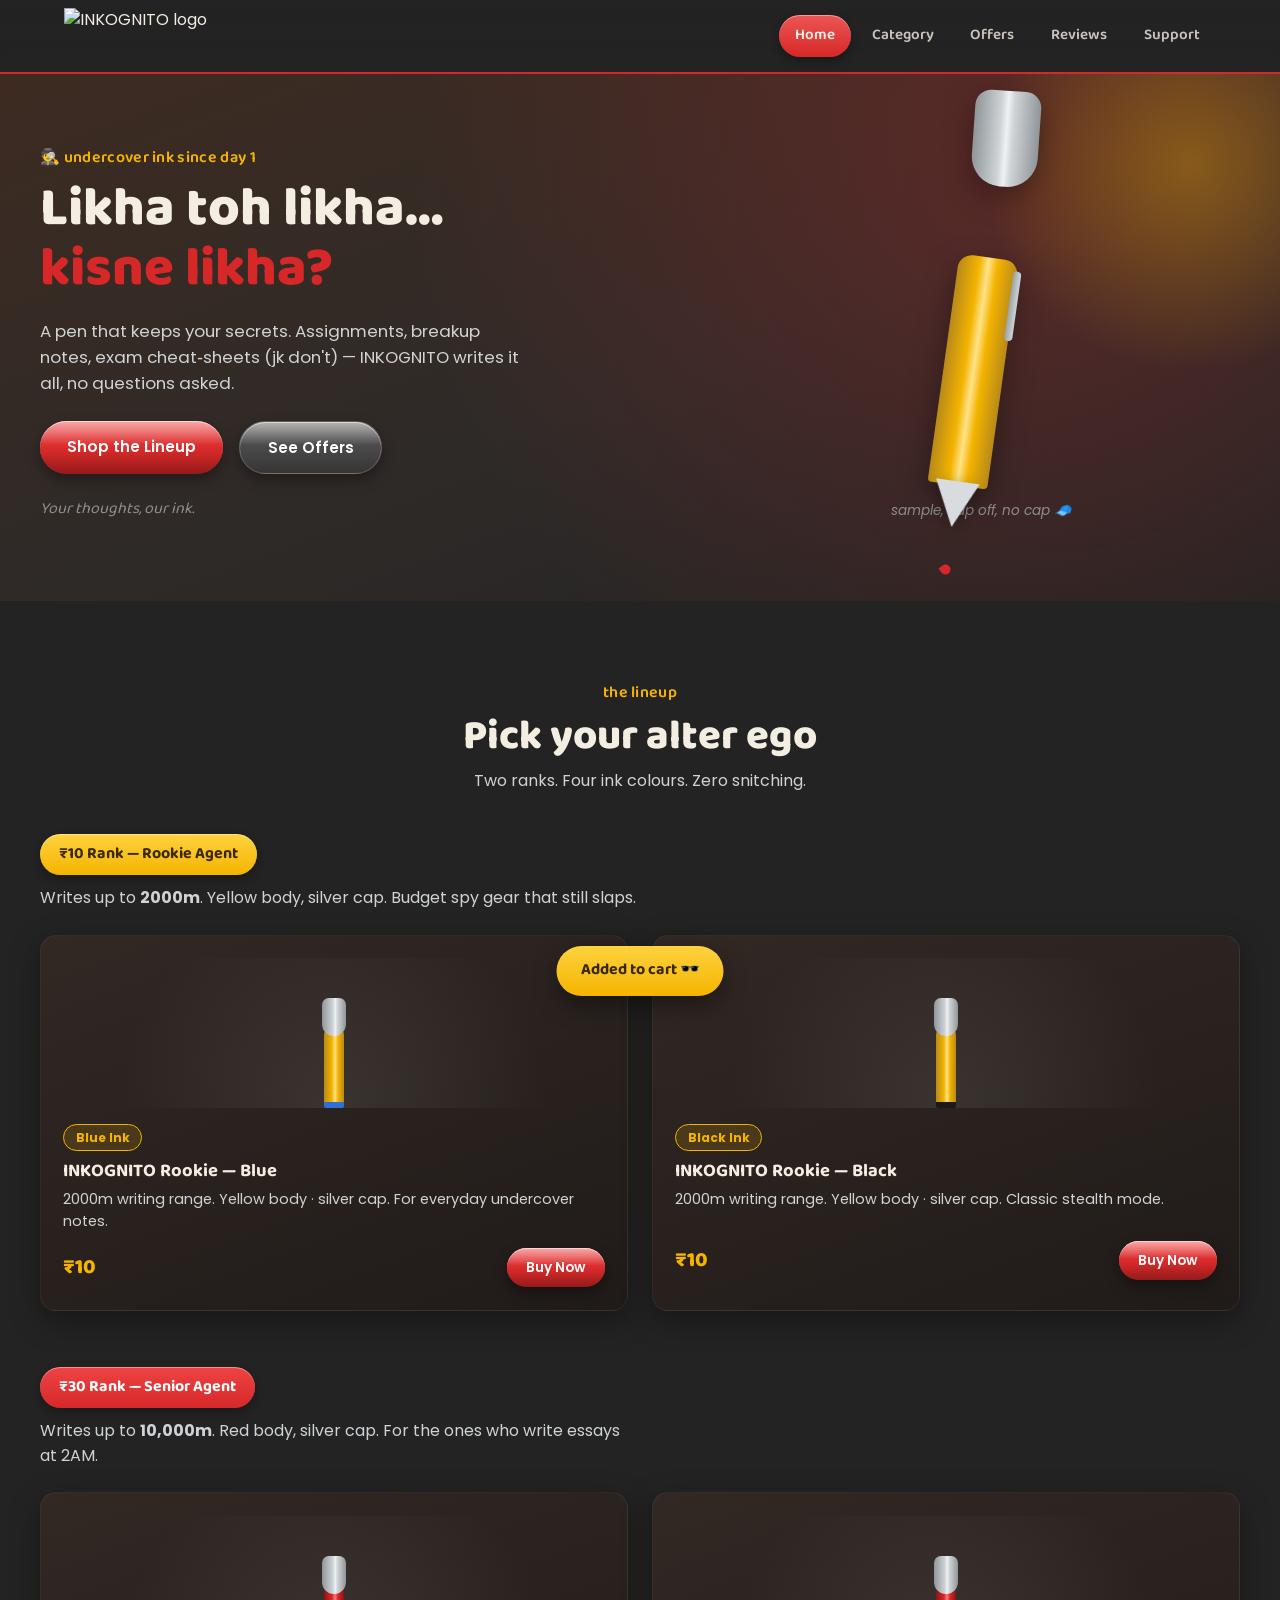
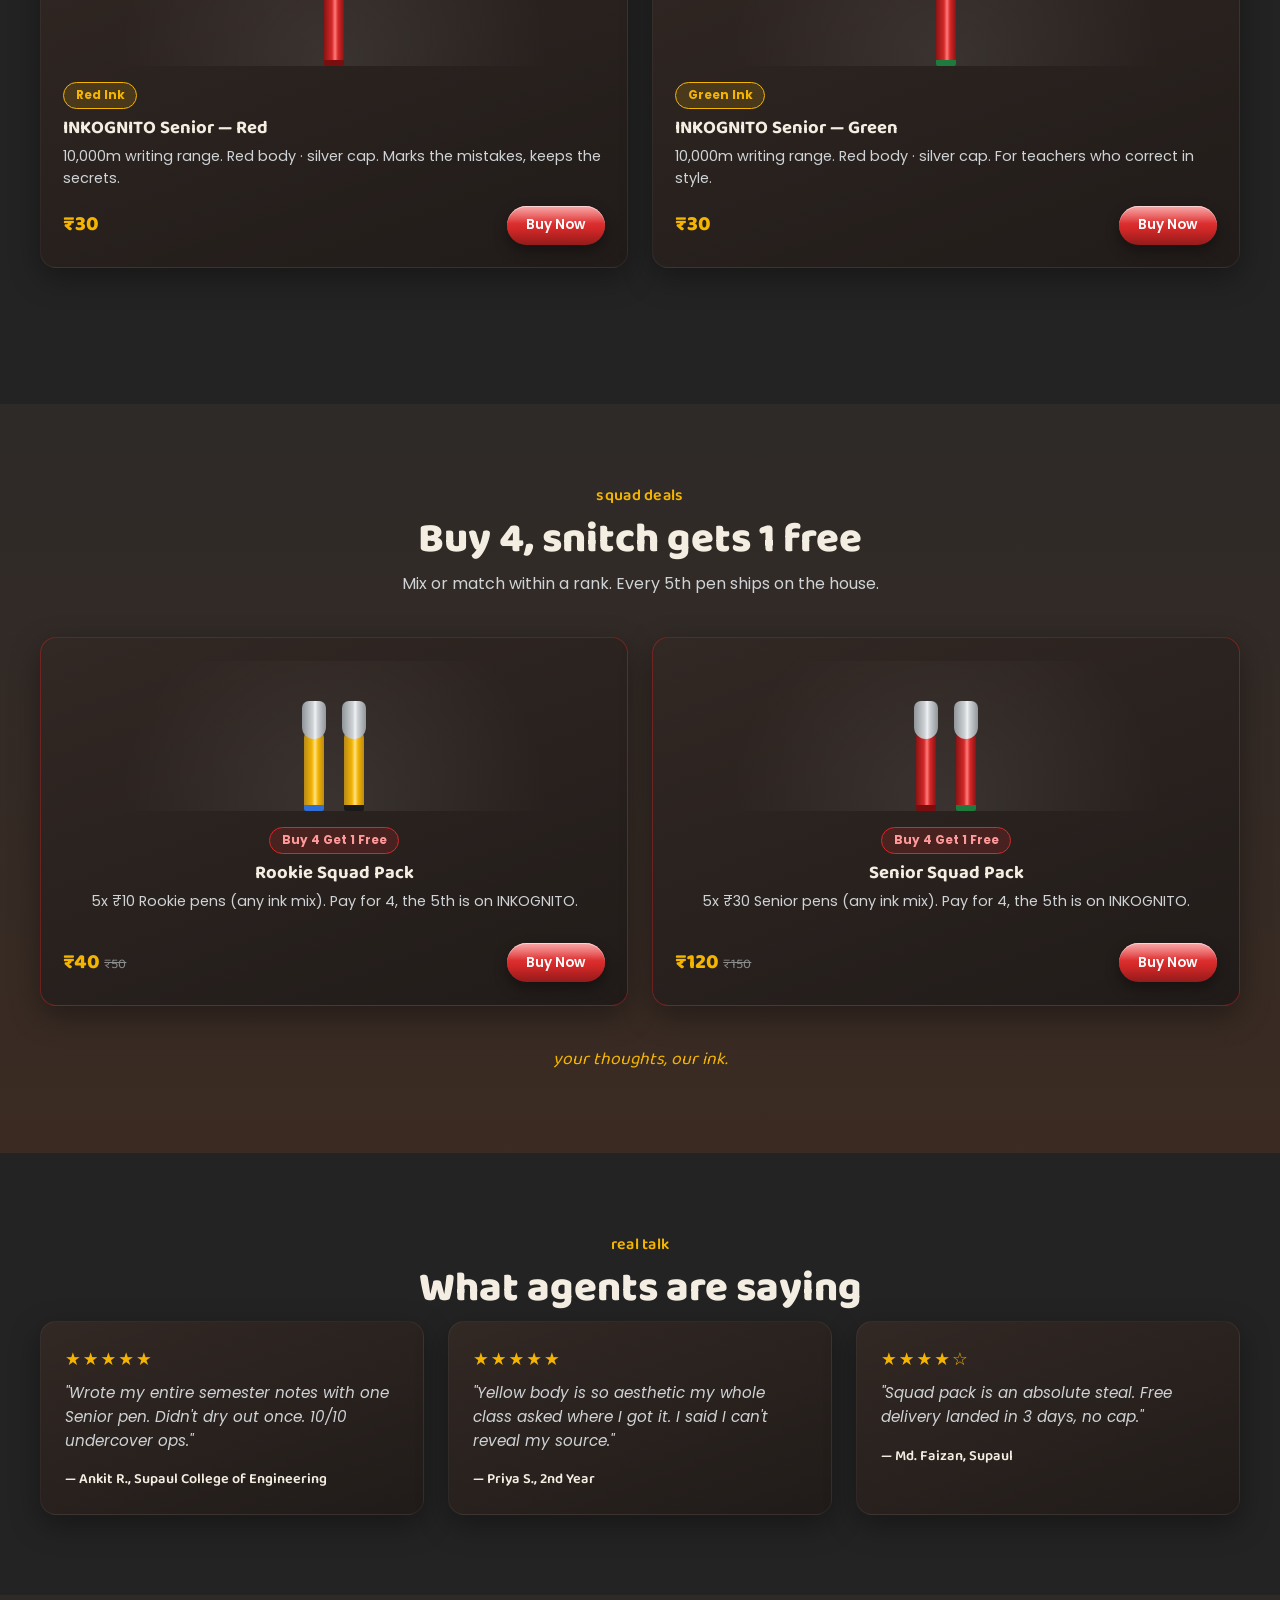
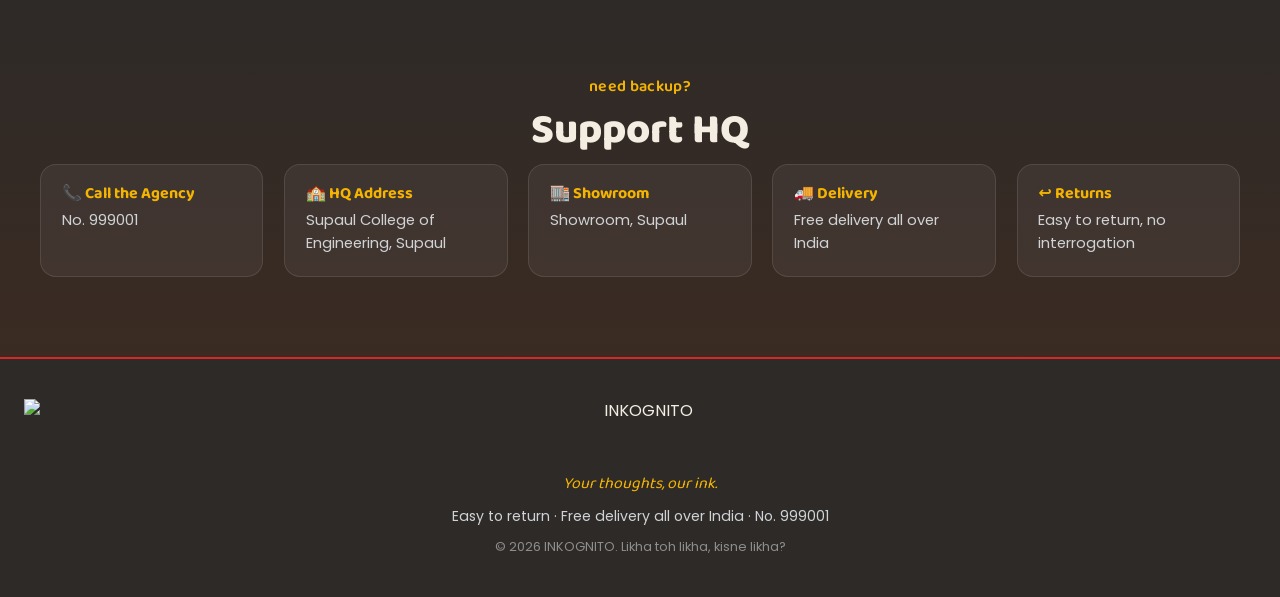
==== index.html @ 6c84a50a "'first upload'" ====
<!DOCTYPE html>
<html lang="en">
<head>
<meta charset="UTF-8">
<meta name="viewport" content="width=device-width, initial-scale=1.0">
<title>INKOGNITO — Likha toh likha, kisne likha?</title>
<meta name="description" content="INKOGNITO — pens that write your secrets, not your name. Undercover ink for students.">
<link rel="icon" href="assets/logo.png" type="image/png">
<link rel="preconnect" href="https://fonts.googleapis.com">
<link href="https://fonts.googleapis.com/css2?family=Baloo+2:wght@500;700;800&family=Poppins:wght@400;500;600;700&display=swap" rel="stylesheet">
<link rel="stylesheet" href="style.css">
</head>
<body>

<!-- ===== TOP NAV ===== -->
<header class="topbar" id="top">
  <div class="topbar__inner">
    <a href="#top" class="brand">
      <img src="assets/logo.png" alt="INKOGNITO logo" class="brand__logo">
    </a>

    <nav class="tabs" id="tabs">
      <a href="#home" class="tab tab--active" data-tab="home">Home</a>
      <a href="#category" class="tab" data-tab="category">Category</a>
      <a href="#offers" class="tab" data-tab="offers">Offers</a>
      <a href="#reviews" class="tab" data-tab="reviews">Reviews</a>
      <a href="#support" class="tab" data-tab="support">Support</a>
    </nav>

    <button class="hamburger" id="hamburger" aria-label="Open menu">
      <span></span><span></span><span></span>
    </button>
  </div>
</header>

<!-- ===== HERO ===== -->
<section class="hero" id="home">
  <div class="hero__bg-shape"></div>
  <div class="hero__inner">
    <div class="hero__text">
      <p class="eyebrow">🕵️ undercover ink since day 1</p>
      <h1 class="hero__title">Likha toh likha…<br><span class="text-red">kisne likha?</span></h1>
      <p class="hero__sub">A pen that keeps your secrets. Assignments, breakup notes, exam cheat‑sheets (jk don't) — INKOGNITO writes it all, no questions asked.</p>
      <div class="hero__cta-row">
        <a href="#category" class="btn btn--glossy btn--red">Shop the Lineup</a>
        <a href="#offers" class="btn btn--glossy btn--ghost">See Offers</a>
      </div>
      <p class="hero__tagline">Your thoughts, our ink.</p>
    </div>

    <div class="hero__art">
      <div class="pen-sample" aria-hidden="true">
        <div class="pen-sample__ink-drop"></div>
        <div class="pen-sample__cap"></div>
        <div class="pen-sample__body">
          <div class="pen-sample__clip"></div>
        </div>
        <div class="pen-sample__nib"></div>
        <div class="pen-sample__line"></div>
      </div>
      <p class="pen-sample__caption">sample, cap off, no cap 🧢</p>
    </div>
  </div>
</section>

<!-- ===== CATEGORY / PRODUCTS ===== -->
<section class="section" id="category">
  <div class="section__inner">
    <p class="eyebrow eyebrow--center">the lineup</p>
    <h2 class="section__title">Pick your alter ego</h2>
    <p class="section__sub">Two ranks. Four ink colours. Zero snitching.</p>

    <div class="rank-block">
      <div class="rank-tag rank-tag--yellow">₹10 Rank — Rookie Agent</div>
      <p class="rank-desc">Writes up to <strong>2000m</strong>. Yellow body, silver cap. Budget spy gear that still slaps.</p>
      <div class="product-grid">

        <article class="card">
          <div class="card__img-wrap">
            <div class="pen-icon pen-icon--yellow pen-icon--blue-ink"></div>
          </div>
          <span class="card__badge">Blue Ink</span>
          <h3 class="card__title">INKOGNITO Rookie — Blue</h3>
          <p class="card__desc">2000m writing range. Yellow body · silver cap. For everyday undercover notes.</p>
          <div class="card__footer">
            <span class="card__price">₹10</span>
            <button class="btn btn--glossy btn--red btn--sm buy-btn">Buy Now</button>
          </div>
        </article>

        <article class="card">
          <div class="card__img-wrap">
            <div class="pen-icon pen-icon--yellow pen-icon--black-ink"></div>
          </div>
          <span class="card__badge">Black Ink</span>
          <h3 class="card__title">INKOGNITO Rookie — Black</h3>
          <p class="card__desc">2000m writing range. Yellow body · silver cap. Classic stealth mode.</p>
          <div class="card__footer">
            <span class="card__price">₹10</span>
            <button class="btn btn--glossy btn--red btn--sm buy-btn">Buy Now</button>
          </div>
        </article>

      </div>
    </div>

    <div class="rank-block">
      <div class="rank-tag rank-tag--red">₹30 Rank — Senior Agent</div>
      <p class="rank-desc">Writes up to <strong>10,000m</strong>. Red body, silver cap. For the ones who write essays at 2AM.</p>
      <div class="product-grid">

        <article class="card">
          <div class="card__img-wrap">
            <div class="pen-icon pen-icon--red pen-icon--red-ink"></div>
          </div>
          <span class="card__badge">Red Ink</span>
          <h3 class="card__title">INKOGNITO Senior — Red</h3>
          <p class="card__desc">10,000m writing range. Red body · silver cap. Marks the mistakes, keeps the secrets.</p>
          <div class="card__footer">
            <span class="card__price">₹30</span>
            <button class="btn btn--glossy btn--red btn--sm buy-btn">Buy Now</button>
          </div>
        </article>

        <article class="card">
          <div class="card__img-wrap">
            <div class="pen-icon pen-icon--red pen-icon--green-ink"></div>
          </div>
          <span class="card__badge">Green Ink</span>
          <h3 class="card__title">INKOGNITO Senior — Green</h3>
          <p class="card__desc">10,000m writing range. Red body · silver cap. For teachers who correct in style.</p>
          <div class="card__footer">
            <span class="card__price">₹30</span>
            <button class="btn btn--glossy btn--red btn--sm buy-btn">Buy Now</button>
          </div>
        </article>

      </div>
    </div>
  </div>
</section>

<!-- ===== OFFERS ===== -->
<section class="section section--dark" id="offers">
  <div class="section__inner">
    <p class="eyebrow eyebrow--center">squad deals</p>
    <h2 class="section__title">Buy 4, snitch gets 1 free</h2>
    <p class="section__sub">Mix or match within a rank. Every 5th pen ships on the house.</p>

    <div class="product-grid product-grid--offers">
      <article class="card card--offer">
        <div class="card__img-wrap">
          <div class="pen-icon pen-icon--yellow pen-icon--blue-ink"></div>
          <div class="pen-icon pen-icon--yellow pen-icon--black-ink"></div>
        </div>
        <span class="card__badge card__badge--offer">Buy 4 Get 1 Free</span>
        <h3 class="card__title">Rookie Squad Pack</h3>
        <p class="card__desc">5x ₹10 Rookie pens (any ink mix). Pay for 4, the 5th is on INKOGNITO.</p>
        <div class="card__footer">
          <span class="card__price">₹40 <span class="card__strike">₹50</span></span>
          <button class="btn btn--glossy btn--red btn--sm buy-btn">Buy Now</button>
        </div>
      </article>

      <article class="card card--offer">
        <div class="card__img-wrap">
          <div class="pen-icon pen-icon--red pen-icon--red-ink"></div>
          <div class="pen-icon pen-icon--red pen-icon--green-ink"></div>
        </div>
        <span class="card__badge card__badge--offer">Buy 4 Get 1 Free</span>
        <h3 class="card__title">Senior Squad Pack</h3>
        <p class="card__desc">5x ₹30 Senior pens (any ink mix). Pay for 4, the 5th is on INKOGNITO.</p>
        <div class="card__footer">
          <span class="card__price">₹120 <span class="card__strike">₹150</span></span>
          <button class="btn btn--glossy btn--red btn--sm buy-btn">Buy Now</button>
        </div>
      </article>
    </div>

    <p class="section__tag">your thoughts, our ink.</p>
  </div>
</section>

<!-- ===== REVIEWS ===== -->
<section class="section" id="reviews">
  <div class="section__inner">
    <p class="eyebrow eyebrow--center">real talk</p>
    <h2 class="section__title">What agents are saying</h2>

    <div class="review-grid">
      <div class="review-card">
        <div class="stars">★★★★★</div>
        <p class="review-text">"Wrote my entire semester notes with one Senior pen. Didn't dry out once. 10/10 undercover ops."</p>
        <p class="review-author">— Ankit R., Supaul College of Engineering</p>
      </div>
      <div class="review-card">
        <div class="stars">★★★★★</div>
        <p class="review-text">"Yellow body is so aesthetic my whole class asked where I got it. I said I can't reveal my source."</p>
        <p class="review-author">— Priya S., 2nd Year</p>
      </div>
      <div class="review-card">
        <div class="stars">★★★★☆</div>
        <p class="review-text">"Squad pack is an absolute steal. Free delivery landed in 3 days, no cap."</p>
        <p class="review-author">— Md. Faizan, Supaul</p>
      </div>
    </div>
  </div>
</section>

<!-- ===== SUPPORT ===== -->
<section class="section section--dark" id="support">
  <div class="section__inner section__inner--support">
    <p class="eyebrow eyebrow--center">need backup?</p>
    <h2 class="section__title">Support HQ</h2>

    <div class="support-grid">
      <div class="support-card">
        <h3>📞 Call the Agency</h3>
        <p>No. 999001</p>
      </div>
      <div class="support-card">
        <h3>🏫 HQ Address</h3>
        <p>Supaul College of Engineering, Supaul</p>
      </div>
      <div class="support-card">
        <h3>🏬 Showroom</h3>
        <p>Showroom, Supaul</p>
      </div>
      <div class="support-card">
        <h3>🚚 Delivery</h3>
        <p>Free delivery all over India</p>
      </div>
      <div class="support-card">
        <h3>↩️ Returns</h3>
        <p>Easy to return, no interrogation</p>
      </div>
    </div>
  </div>
</section>

<!-- ===== FOOTER ===== -->
<footer class="footer">
  <img src="assets/logo.png" alt="INKOGNITO" class="footer__logo">
  <p class="footer__tag">Your thoughts, our ink.</p>
  <p class="footer__lines">Easy to return · Free delivery all over India · No. 999001</p>
  <p class="footer__copy">© 2026 INKOGNITO. Likha toh likha, kisne likha?</p>
</footer>

<!-- Cart toast -->
<div class="toast" id="toast">Added to cart 🕶️</div>

<script src="script.js"></script>
</body>
</html>
---- style.css ----
/* ============ TOKENS ============ */
:root{
  --charcoal:      #232323;
  --charcoal-2:    #2e2a28;
  --brown:         #3d2b21;
  --brown-light:   #6b4a37;
  --grey:          #4a4a4a;
  --grey-light:    #8d8d8d;
  --paper:         #f3ede2;
  --red:           #d62828;
  --red-dark:      #a11d1d;
  --yellow:        #f4b400;
  --silver:        #cfd3d6;

  --font-display: 'Baloo 2', system-ui, sans-serif;
  --font-body: 'Poppins', system-ui, sans-serif;

  --radius: 16px;
  --shadow-soft: 0 10px 30px rgba(0,0,0,.35);
}

*{box-sizing:border-box; margin:0; padding:0;}
html{scroll-behavior:smooth;}
body{
  font-family:var(--font-body);
  background:var(--charcoal);
  color:var(--paper);
  line-height:1.55;
  overflow-x:hidden;
}
img{max-width:100%; display:block;}
a{color:inherit; text-decoration:none;}
h1,h2,h3{font-family:var(--font-display); line-height:1.1;}

.text-red{color:var(--red);}

/* ============ BUTTONS ============ */
.btn{
  display:inline-block;
  font-family:var(--font-body);
  font-weight:600;
  font-size:.95rem;
  padding:.85rem 1.7rem;
  border-radius:999px;
  border:none;
  cursor:pointer;
  transition:transform .15s ease, box-shadow .15s ease, filter .15s ease;
}
.btn--sm{padding:.6rem 1.2rem; font-size:.85rem;}
.btn--glossy{
  position:relative;
  box-shadow: inset 0 1px 0 rgba(255,255,255,.5), 0 6px 14px rgba(0,0,0,.35);
  overflow:hidden;
}
.btn--glossy::after{
  content:"";
  position:absolute; inset:0;
  background:linear-gradient(180deg, rgba(255,255,255,.55) 0%, rgba(255,255,255,0) 45%, rgba(0,0,0,.08) 100%);
  pointer-events:none;
}
.btn--glossy:hover{transform:translateY(-2px); filter:brightness(1.06);}
.btn--glossy:active{transform:translateY(0); filter:brightness(.95);}
.btn--red{background:linear-gradient(180deg, #ef4444, var(--red) 60%, var(--red-dark)); color:#fff;}
.btn--ghost{background:linear-gradient(180deg,#5a5a5a,#3a3a3a); color:#fff; border:1px solid rgba(255,255,255,.15);}

/* ============ TOP NAV ============ */
.topbar{
  position:sticky; top:0; z-index:100;
  background:linear-gradient(180deg, rgba(35,35,35,.97), rgba(35,35,35,.9));
  backdrop-filter:blur(6px);
  border-bottom:2px solid var(--red);
}
.topbar__inner{
  max-width:1200px; margin:0 auto;
  display:flex; align-items:center; justify-content:space-between;
  padding:.5rem 1.5rem;
}
.brand__logo{height:56px; width:auto;}
.tabs{display:flex; gap:.3rem;}
.tab{
  font-family:var(--font-display);
  font-weight:600;
  font-size:.95rem;
  padding:.6rem 1rem;
  border-radius:999px;
  color:var(--paper);
  opacity:.8;
  transition:all .2s ease;
}
.tab:hover{opacity:1; background:rgba(255,255,255,.08);}
.tab--active{
  opacity:1;
  background:linear-gradient(180deg,#e55, var(--red));
  box-shadow: inset 0 1px 0 rgba(255,255,255,.4), 0 4px 10px rgba(0,0,0,.3);
}
.hamburger{display:none; flex-direction:column; gap:5px; background:none; border:none; cursor:pointer;}
.hamburger span{width:26px; height:3px; background:var(--paper); border-radius:2px;}

/* ============ HERO ============ */
.hero{
  position:relative;
  background:
    radial-gradient(circle at 80% 20%, rgba(214,40,40,.25), transparent 55%),
    linear-gradient(160deg, var(--brown) 0%, var(--charcoal-2) 55%, var(--charcoal) 100%);
  padding:4.5rem 1.5rem 5rem;
  overflow:hidden;
}
.hero__bg-shape{
  position:absolute; top:-120px; right:-120px;
  width:420px; height:420px; border-radius:50%;
  background:radial-gradient(circle, var(--yellow) 0%, rgba(244,180,0,0) 70%);
  opacity:.35;
}
.hero__inner{
  max-width:1200px; margin:0 auto;
  display:grid; grid-template-columns:1.1fr .9fr; gap:3rem;
  align-items:center;
  position:relative; z-index:2;
}
.eyebrow{
  font-family:var(--font-display);
  color:var(--yellow);
  font-weight:600;
  letter-spacing:.02em;
  margin-bottom:.6rem;
}
.eyebrow--center{text-align:center; margin:0 auto .5rem;}
.hero__title{font-size:clamp(2.2rem, 5vw, 3.4rem); font-weight:800; margin-bottom:1.1rem;}
.hero__sub{font-size:1.05rem; color:var(--silver); max-width:480px; margin-bottom:1.6rem;}
.hero__cta-row{display:flex; gap:1rem; flex-wrap:wrap; margin-bottom:1.4rem;}
.hero__tagline{font-family:var(--font-display); font-style:italic; color:var(--grey-light);}

/* pen sample art */
.hero__art{display:flex; flex-direction:column; align-items:center; gap:.8rem;}
.pen-sample{
  position:relative;
  width:70px; height:340px;
  transform:rotate(8deg);
}
.pen-sample__body{
  position:absolute; bottom:0; left:50%; transform:translateX(-50%);
  width:60px; height:230px;
  background:linear-gradient(90deg, #b8891a, var(--yellow) 35%, #ffe38a 50%, var(--yellow) 65%, #b8891a);
  border-radius:14px 14px 4px 4px;
  box-shadow: var(--shadow-soft);
}
.pen-sample__clip{
  position:absolute; top:10px; right:-4px;
  width:8px; height:70px;
  background:linear-gradient(90deg,#9aa3a8,var(--silver));
  border-radius:4px;
}
.pen-sample__nib{
  position:absolute; bottom:-42px; left:50%; transform:translateX(-50%);
  width:0; height:0;
  border-left:22px solid transparent;
  border-right:22px solid transparent;
  border-top:46px solid #d8dce0;
  filter:drop-shadow(0 4px 8px rgba(0,0,0,.3));
}
.pen-sample__cap{
  position:absolute; top:-58px; left:50%; transform:translateX(-50%) rotate(-4deg);
  width:66px; height:96px;
  background:linear-gradient(90deg, #8f9599, var(--silver) 40%, #eef2f4 50%, var(--silver) 60%, #8f9599);
  border-radius:16px 16px 30px 30px;
  box-shadow: var(--shadow-soft);
}
.pen-sample__ink-drop{
  position:absolute; bottom:-90px; left:50%; transform:translateX(-50%);
  width:10px; height:10px; border-radius:50% 50% 50% 0;
  background:var(--red);
  transform:translateX(-50%) rotate(45deg);
  animation:drip 2.6s ease-in-out infinite;
}
@keyframes drip{
  0%{opacity:0; bottom:-70px;}
  40%{opacity:1;}
  100%{opacity:0; bottom:-140px;}
}
.pen-sample__caption{font-size:.85rem; color:var(--grey-light); font-style:italic;}

/* ============ SECTIONS ============ */
.section{padding:5rem 1.5rem; background:var(--charcoal);}
.section--dark{background:linear-gradient(180deg, var(--charcoal-2), var(--brown) 120%);}
.section__inner{max-width:1200px; margin:0 auto; text-align:center;}
.section__title{font-size:clamp(1.8rem,4vw,2.6rem); font-weight:800; margin-bottom:.6rem;}
.section__sub{color:var(--silver); margin-bottom:2.5rem;}
.section__tag{margin-top:2.5rem; font-family:var(--font-display); font-style:italic; color:var(--yellow); font-size:1.1rem;}

/* rank blocks */
.rank-block{margin-bottom:3.5rem; text-align:left;}
.rank-tag{
  display:inline-block; font-family:var(--font-display); font-weight:700;
  padding:.5rem 1.2rem; border-radius:999px; margin-bottom:.7rem;
  box-shadow: inset 0 1px 0 rgba(255,255,255,.4), 0 4px 10px rgba(0,0,0,.3);
}
.rank-tag--yellow{background:linear-gradient(180deg,#ffd23f,var(--yellow)); color:#3a2900;}
.rank-tag--red{background:linear-gradient(180deg,#ef4444,var(--red)); color:#fff;}
.rank-desc{color:var(--silver); max-width:600px; margin-bottom:1.5rem;}

/* product grid + cards */
.product-grid{
  display:grid; grid-template-columns:repeat(auto-fit, minmax(250px,1fr)); gap:1.5rem;
}
.card{
  background:linear-gradient(160deg, #322824, #201b19);
  border:1px solid rgba(255,255,255,.06);
  border-radius:var(--radius);
  padding:1.4rem;
  box-shadow: var(--shadow-soft);
  position:relative;
  transition:transform .2s ease, box-shadow .2s ease;
}
.card:hover{transform:translateY(-6px); box-shadow:0 16px 34px rgba(0,0,0,.45);}
.card__img-wrap{
  display:flex; justify-content:center; align-items:flex-end; gap:1rem;
  height:150px; margin-bottom:1rem;
  background:radial-gradient(circle at 50% 100%, rgba(255,255,255,.08), transparent 70%);
  border-radius:10px;
}
.card__badge{
  display:inline-block; font-size:.75rem; font-weight:700;
  background:rgba(244,180,0,.15); color:var(--yellow);
  border:1px solid var(--yellow);
  padding:.2rem .7rem; border-radius:999px; margin-bottom:.6rem;
}
.card__badge--offer{background:rgba(214,40,40,.18); color:#ff9a9a; border-color:var(--red);}
.card__title{font-size:1.15rem; margin-bottom:.4rem;}
.card__desc{color:var(--silver); font-size:.9rem; margin-bottom:1rem; min-height:2.6em;}
.card__footer{display:flex; align-items:center; justify-content:space-between;}
.card__price{font-family:var(--font-display); font-weight:800; font-size:1.3rem; color:var(--yellow);}
.card__strike{font-size:.85rem; color:var(--grey-light); text-decoration:line-through; font-weight:400;}
.card--offer{border-color:rgba(214,40,40,.4);}

/* mini pen icons (css only) */
.pen-icon{position:relative; width:24px; height:110px;}
.pen-icon::before{ /* body */
  content:""; position:absolute; bottom:0; left:2px; width:20px; height:75px;
  border-radius:8px 8px 2px 2px;
}
.pen-icon::after{ /* cap */
  content:""; position:absolute; top:0; left:0; width:24px; height:38px;
  border-radius:8px 8px 14px 14px;
  background:linear-gradient(90deg,#8f9599,var(--silver) 45%,#eef2f4 55%,var(--silver) 65%,#8f9599);
}
.pen-icon--yellow::before{background:linear-gradient(90deg,#b8891a,var(--yellow) 40%,#ffe38a 55%,var(--yellow) 70%,#b8891a);}
.pen-icon--red::before{background:linear-gradient(90deg,#8a1414,var(--red) 40%,#ff7b7b 55%,var(--red) 70%,#8a1414);}
.pen-icon--blue-ink{box-shadow: -4px 4px 0 -2px transparent; }
.pen-icon--blue-ink::before{border-bottom:6px solid #2f6fd6;}
.pen-icon--black-ink::before{border-bottom:6px solid #1a1a1a;}
.pen-icon--red-ink::before{border-bottom:6px solid #7a0e0e;}
.pen-icon--green-ink::before{border-bottom:6px solid #1f7a3d;}

/* reviews */
.review-grid{display:grid; grid-template-columns:repeat(auto-fit,minmax(260px,1fr)); gap:1.5rem; text-align:left;}
.review-card{
  background:linear-gradient(160deg,#322824,#201b19);
  border-radius:var(--radius); padding:1.5rem;
  border:1px solid rgba(255,255,255,.06);
  box-shadow: var(--shadow-soft);
}
.stars{color:var(--yellow); font-size:1.1rem; margin-bottom:.5rem; letter-spacing:2px;}
.review-text{color:var(--silver); font-size:.95rem; margin-bottom:1rem; font-style:italic;}
.review-author{font-family:var(--font-display); font-weight:600; font-size:.9rem;}

/* support */
.support-grid{display:grid; grid-template-columns:repeat(auto-fit,minmax(200px,1fr)); gap:1.3rem; text-align:left;}
.support-card{
  background:rgba(255,255,255,.05);
  border:1px solid rgba(255,255,255,.1);
  border-radius:var(--radius);
  padding:1.3rem;
}
.support-card h3{font-size:1rem; margin-bottom:.4rem; color:var(--yellow);}
.support-card p{color:var(--silver); font-size:.92rem;}

/* footer */
.footer{
  background:var(--charcoal-2);
  border-top:2px solid var(--red);
  text-align:center;
  padding:2.5rem 1.5rem;
}
.footer__logo{height:60px; margin:0 auto .8rem;}
.footer__tag{font-family:var(--font-display); font-style:italic; color:var(--yellow); margin-bottom:.6rem;}
.footer__lines{color:var(--silver); font-size:.88rem; margin-bottom:.6rem;}
.footer__copy{color:var(--grey-light); font-size:.8rem;}

/* toast */
.toast{
  position:fixed; bottom:24px; left:50%; transform:translateX(-50%) translateY(120px);
  background:linear-gradient(180deg,#ffd23f,var(--yellow));
  color:#3a2900; font-weight:700; font-family:var(--font-display);
  padding:.8rem 1.5rem; border-radius:999px;
  box-shadow:0 10px 24px rgba(0,0,0,.4);
  transition:transform .35s ease;
  z-index:200;
}
.toast.show{transform:translateX(-50%) translateY(0);}

/* ============ RESPONSIVE ============ */
@media (max-width:860px){
  .hero__inner{grid-template-columns:1fr; text-align:center;}
  .hero__cta-row{justify-content:center;}
  .hero__sub{margin-left:auto; margin-right:auto;}
  .hero__art{margin-top:1rem;}
  .tabs{
    position:fixed; top:74px; right:-100%; height:calc(100vh - 74px);
    flex-direction:column; background:var(--charcoal-2);
    width:220px; padding:1.5rem; gap:.5rem;
    transition:right .3s ease;
    border-left:2px solid var(--red);
  }
  .tabs.open{right:0;}
  .hamburger{display:flex;}
}
@media (max-width:480px){
  .topbar__inner{padding:.5rem 1rem;}
  .brand__logo{height:44px;}
  .section{padding:3.5rem 1rem;}
}
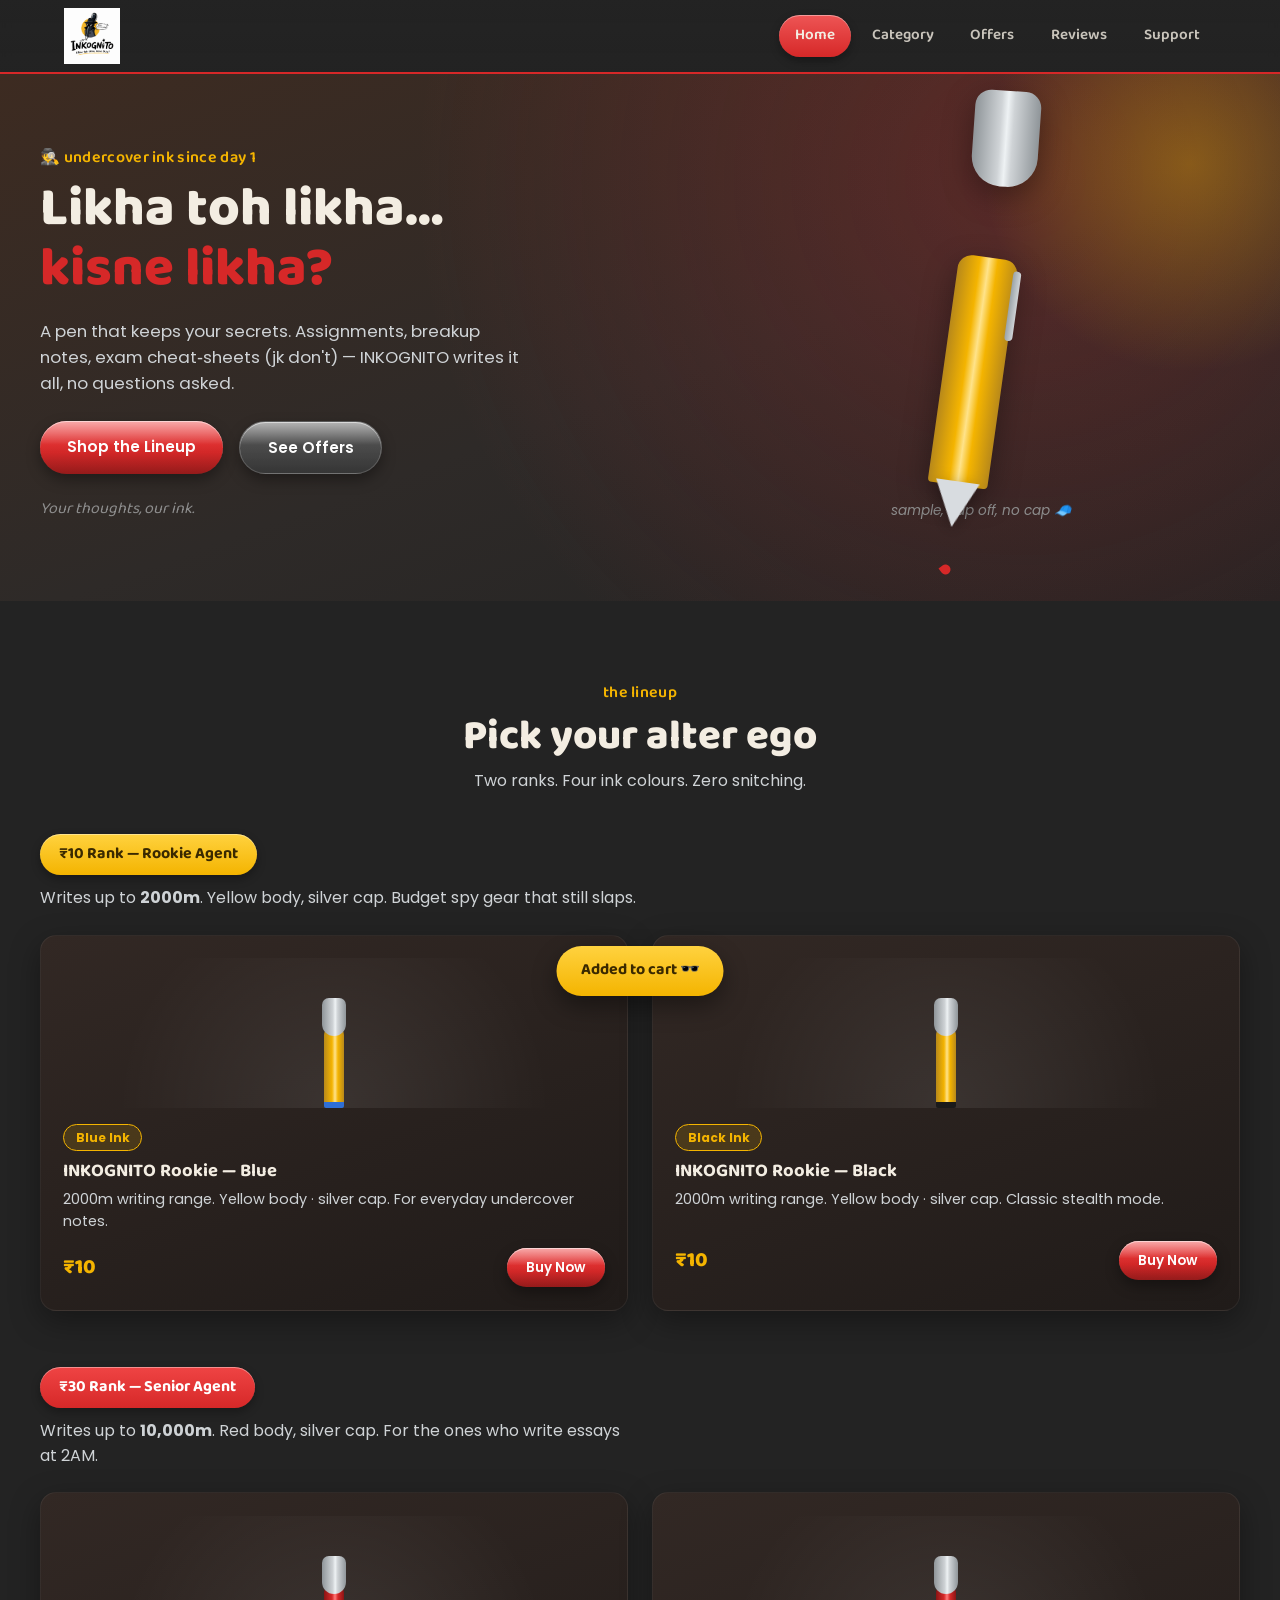
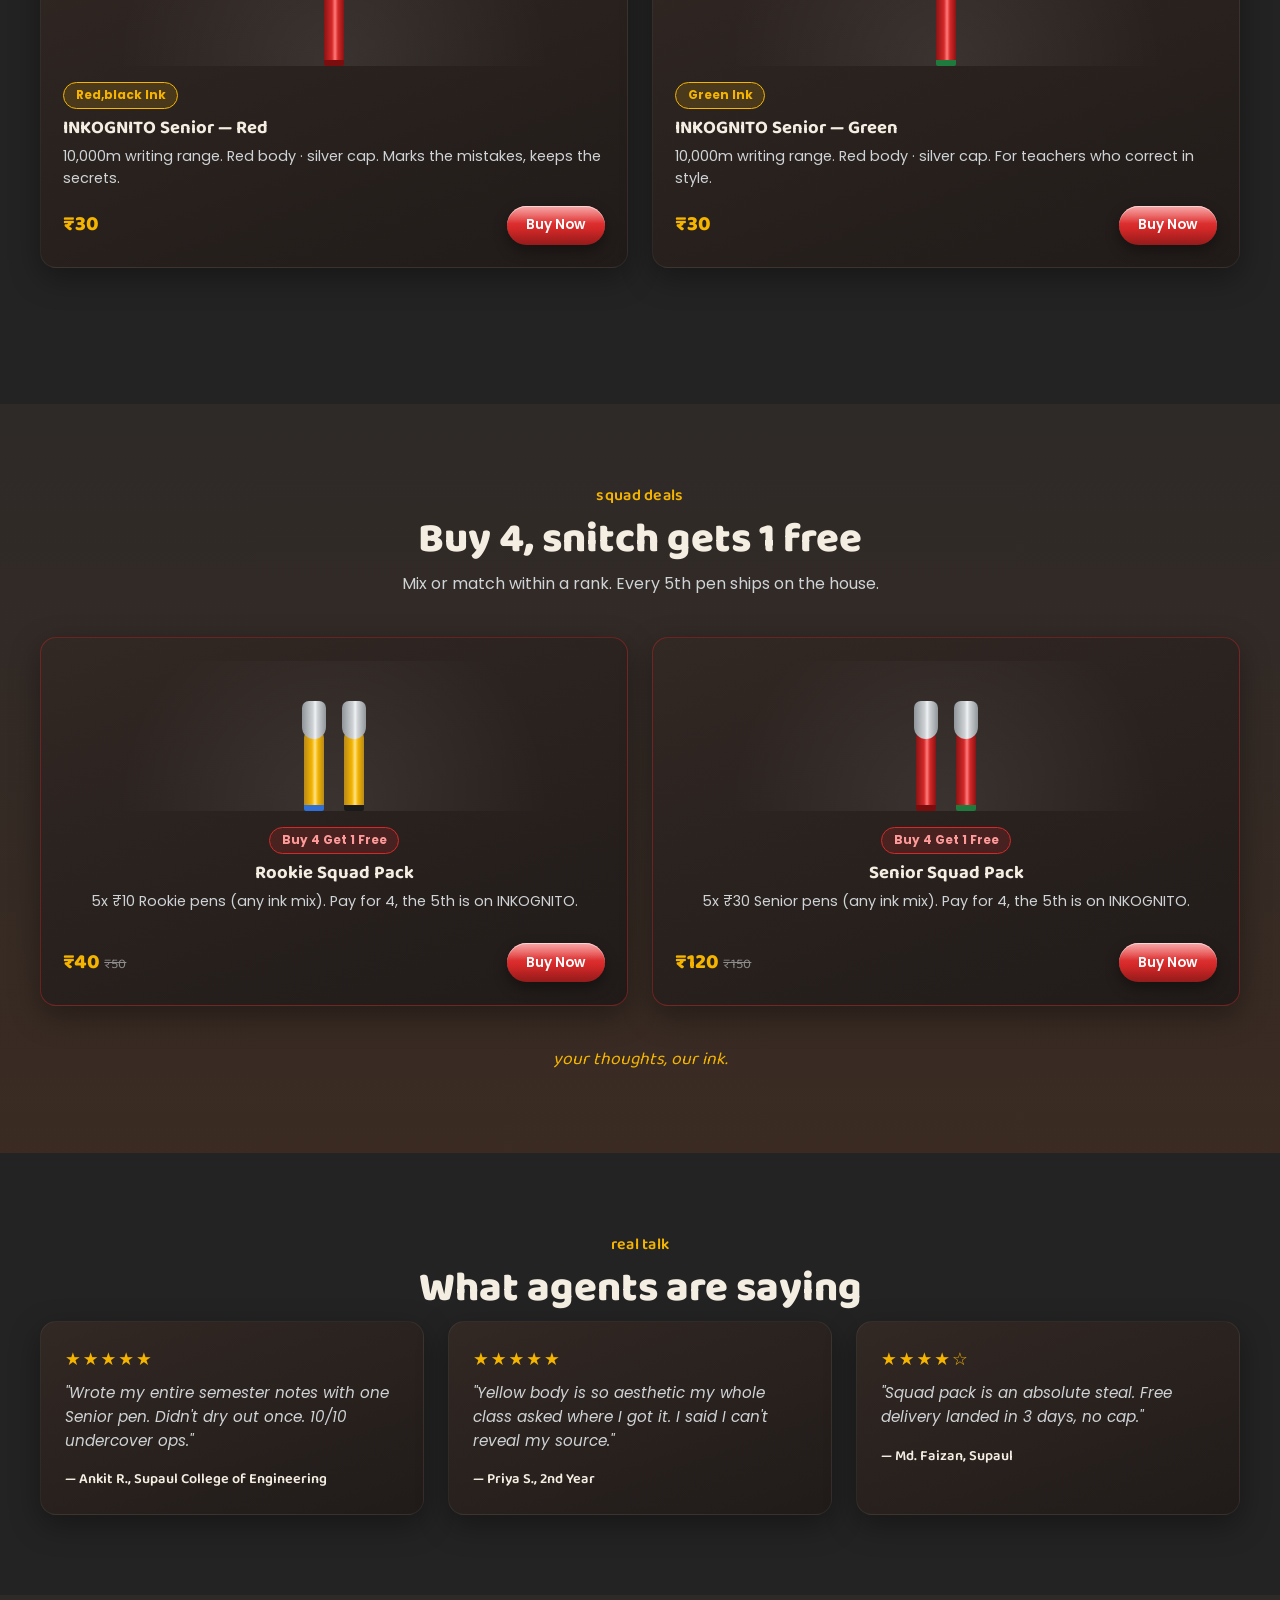
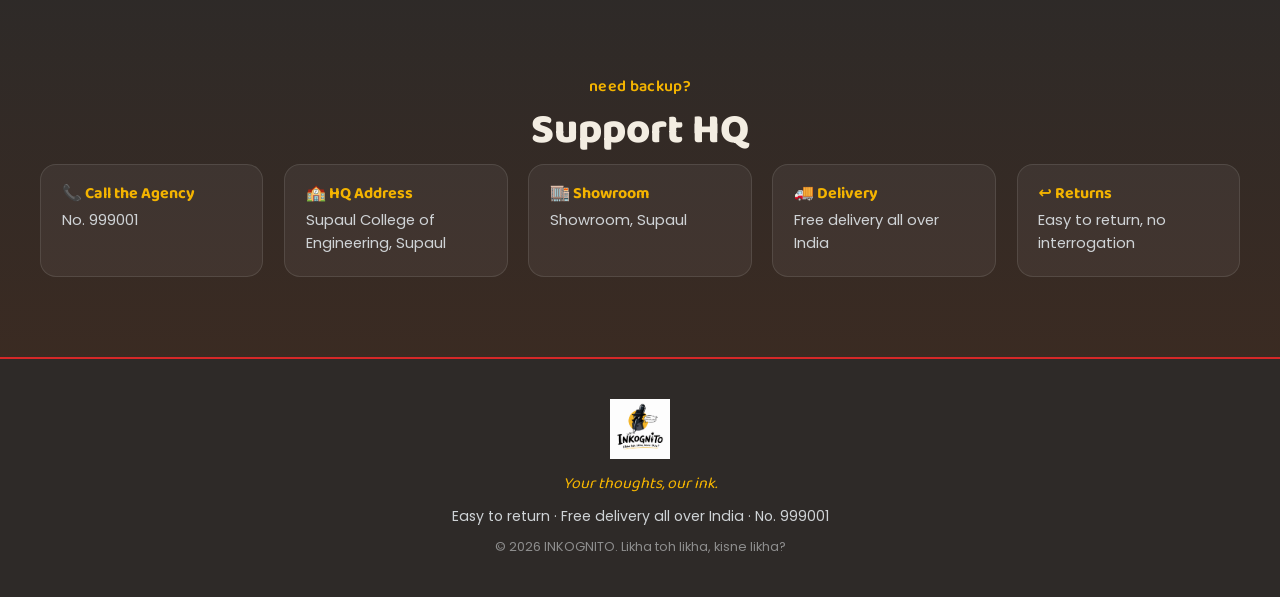
==== commit a9bd2dc7: "'fix logo path'" ====
--- a/index.html
+++ b/index.html
@@ -5,7 +5,7 @@
 <meta name="viewport" content="width=device-width, initial-scale=1.0">
 <title>INKOGNITO — Likha toh likha, kisne likha?</title>
 <meta name="description" content="INKOGNITO — pens that write your secrets, not your name. Undercover ink for students.">
-<link rel="icon" href="assets/logo.png" type="image/png">
+<link rel="icon" href="logo.png" type="image/png">
 <link rel="preconnect" href="https://fonts.googleapis.com">
 <link href="https://fonts.googleapis.com/css2?family=Baloo+2:wght@500;700;800&family=Poppins:wght@400;500;600;700&display=swap" rel="stylesheet">
 <link rel="stylesheet" href="style.css">
@@ -16,7 +16,7 @@
 <header class="topbar" id="top">
   <div class="topbar__inner">
     <a href="#top" class="brand">
-      <img src="assets/logo.png" alt="INKOGNITO logo" class="brand__logo">
+      <img src="logo.png" alt="INKOGNITO logo" class="brand__logo">
     </a>
 
     <nav class="tabs" id="tabs">
@@ -113,7 +113,7 @@
           <div class="card__img-wrap">
             <div class="pen-icon pen-icon--red pen-icon--red-ink"></div>
           </div>
-          <span class="card__badge">Red Ink</span>
+          <span class="card__badge">Red,black Ink</span>
           <h3 class="card__title">INKOGNITO Senior — Red</h3>
           <p class="card__desc">10,000m writing range. Red body · silver cap. Marks the mistakes, keeps the secrets.</p>
           <div class="card__footer">
@@ -240,7 +240,7 @@
 
 <!-- ===== FOOTER ===== -->
 <footer class="footer">
-  <img src="assets/logo.png" alt="INKOGNITO" class="footer__logo">
+  <img src="logo.png" alt="INKOGNITO" class="footer__logo">
   <p class="footer__tag">Your thoughts, our ink.</p>
   <p class="footer__lines">Easy to return · Free delivery all over India · No. 999001</p>
   <p class="footer__copy">© 2026 INKOGNITO. Likha toh likha, kisne likha?</p>
